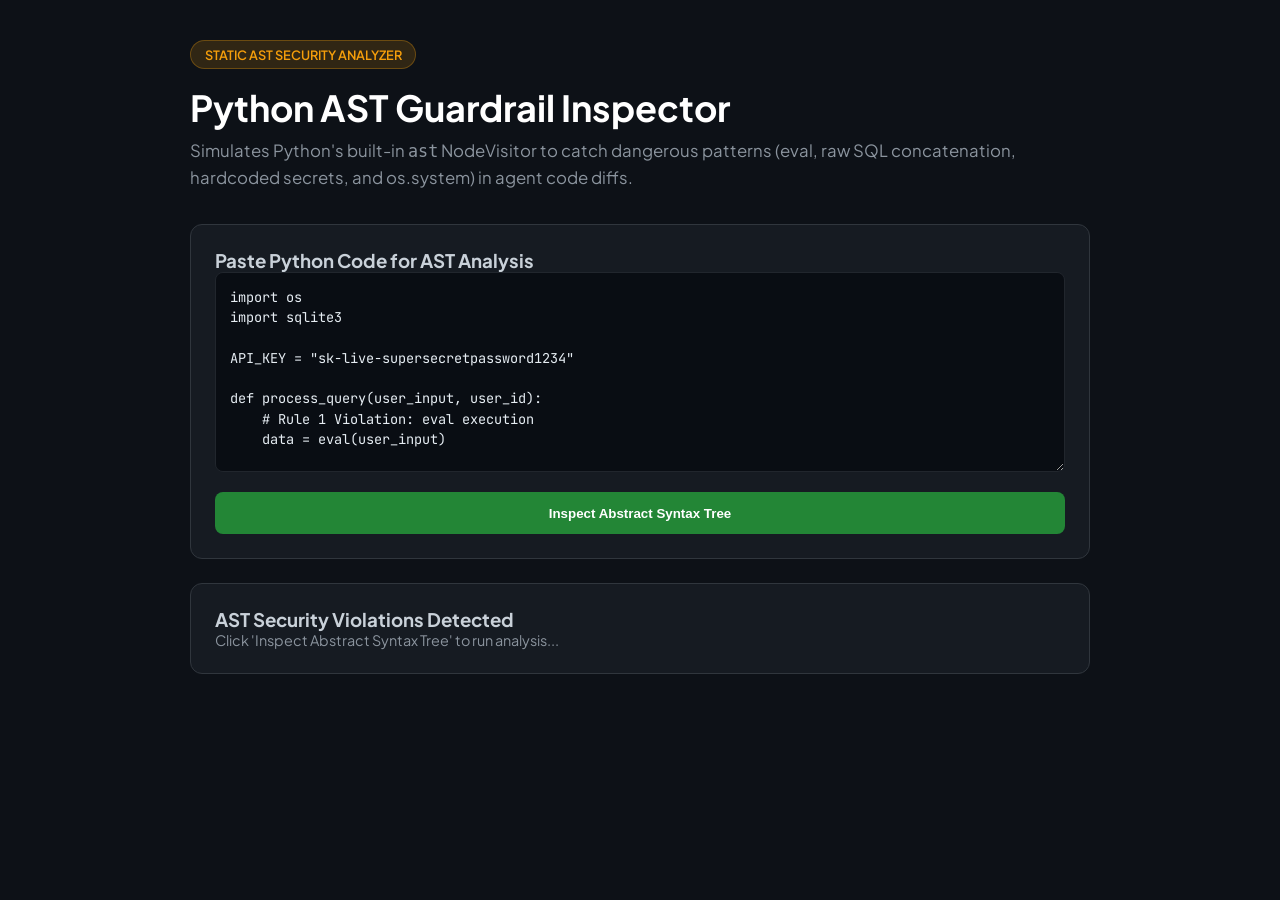
==== index.html @ bb136ef3 "finish up application" ====
<!DOCTYPE html>
<html lang="en">
<head>
  <meta charset="UTF-8">
  <meta name="viewport" content="width=device-width, initial-scale=1.0">
  <title>Leke AST Code Inspector — Static Security Gate</title>
  <link href="https://fonts.googleapis.com/css2?family=Plus+Jakarta+Sans:wght@400;500;600;700&family=JetBrains+Mono:wght@400;500&display=swap" rel="stylesheet">
  <style>
    :root {
      --bg: #0d1117;
      --card: #161b22;
      --border: #30363d;
      --accent: #f59e0b;
      --accent-glow: rgba(245, 158, 11, 0.25);
      --danger: #ef4444;
      --text: #c9d1d9;
    }
    * { box-sizing: border-box; margin: 0; padding: 0; }
    body {
      font-family: 'Plus Jakarta Sans', sans-serif;
      background: var(--bg); color: var(--text); padding: 2.5rem 1rem;
      display: flex; flex-direction: column; align-items: center;
    }
    .container { max-width: 900px; width: 100%; }
    .badge {
      display: inline-block; background: rgba(245, 158, 11, 0.15);
      border: 1px solid rgba(245, 158, 11, 0.3); color: var(--accent);
      padding: 0.35rem 0.85rem; border-radius: 9999px; font-size: 0.8rem; font-weight: 600;
      text-transform: uppercase; margin-bottom: 1rem;
    }
    h1 { font-size: 2.25rem; font-weight: 700; color: #fff; margin-bottom: 0.5rem; }
    p.lead { color: #8b949e; font-size: 1.05rem; margin-bottom: 2rem; line-height: 1.6; }
    .panel {
      background: var(--card); border: 1px solid var(--border);
      border-radius: 12px; padding: 1.5rem; margin-bottom: 1.5rem;
    }
    textarea {
      width: 100%; height: 200px; background: #090d13; border: 1px solid #21262d;
      border-radius: 8px; color: #e6edf3; padding: 0.85rem; font-family: 'JetBrains Mono', monospace;
      font-size: 0.85rem; line-height: 1.5; margin-bottom: 1rem;
    }
    button {
      background: #238636; color: #fff; font-weight: 600; padding: 0.85rem 1.5rem;
      border: none; border-radius: 8px; cursor: pointer; width: 100%;
    }
    .finding-card {
      background: rgba(239, 68, 68, 0.1); border: 1px solid rgba(239, 68, 68, 0.3);
      border-radius: 8px; padding: 1rem; margin-top: 0.75rem;
    }
    .finding-title { font-weight: 600; color: #f87171; display: flex; justify-content: space-between; }
    .finding-desc { font-size: 0.85rem; color: #8b949e; margin-top: 0.25rem; }
  </style>
</head>
<body>
  <div class="container">
    <div class="badge">Static AST Security Analyzer</div>
    <h1>Python AST Guardrail Inspector</h1>
    <p class="lead">Simulates Python's built-in <code>ast</code> NodeVisitor to catch dangerous patterns (eval, raw SQL concatenation, hardcoded secrets, and os.system) in agent code diffs.</p>

    <div class="panel">
      <h3>Paste Python Code for AST Analysis</h3>
      <textarea id="codeSource">import os
import sqlite3

API_KEY = "sk-live-supersecretpassword1234"

def process_query(user_input, user_id):
    # Rule 1 Violation: eval execution
    data = eval(user_input)

    # Rule 2 Violation: Command injection
    os.system("cat " + user_input)

    # Rule 3 Violation: Raw SQL string concatenation
    cursor = sqlite3.connect("app.db").cursor()
    cursor.execute(f"SELECT * FROM users WHERE id = {user_id}")
    return data</textarea>
      <button onclick="analyzeAST()">Inspect Abstract Syntax Tree</button>
    </div>

    <div class="panel">
      <h3>AST Security Violations Detected</h3>
      <div id="findingsContainer">
        <p style="color: #8b949e; font-size: 0.9rem;">Click 'Inspect Abstract Syntax Tree' to run analysis...</p>
      </div>
    </div>
  </div>

  <script>
    function analyzeAST() {
      const code = document.getElementById('codeSource').value;
      const findings = [];

      if (/eval\s*\(/.test(code)) {
        findings.push({ rule: "DANGEROUS_EVAL_EXEC", sev: "CRITICAL", msg: "Use of built-in eval() allows arbitrary remote code execution." });
      }
      if (/os\.system\s*\(/.test(code)) {
        findings.push({ rule: "INSECURE_OS_SYSTEM", sev: "HIGH", msg: "Use of os.system() is vulnerable to shell injection." });
      }
      if (/execute\s*\(\s*f["']/.test(code) || /execute\s*\([^,]*\+/.test(code)) {
        findings.push({ rule: "RAW_SQL_STRING_CONCATENATION", sev: "CRITICAL", msg: "Dynamic string formatting inside database execute() leads to SQL Injection." });
      }
      if (/(?:api_key|secret|password)\s*=\s*["'][^"']{8,}["']/i.test(code)) {
        findings.push({ rule: "HARDCODED_CREDENTIAL", sev: "HIGH", msg: "Hardcoded secret string found in variable assignment." });
      }

      const container = document.getElementById('findingsContainer');
      container.innerHTML = '';

      if (findings.length === 0) {
        container.innerHTML = '<p style="color: #34d399;">✅ Zero security violations detected. Clean AST structure!</p>';
        return;
      }

      findings.forEach(f => {
        container.innerHTML += `
          <div class="finding-card">
            <div class="finding-title">
              <span>⚠️ ${f.rule}</span>
              <span style="font-size: 0.75rem; background: #ef4444; color: #fff; padding: 2px 6px; border-radius: 4px;">${f.sev}</span>
            </div>
            <div class="finding-desc">${f.msg}</div>
          </div>
        `;
      });
    }
  </script>
</body>
</html>
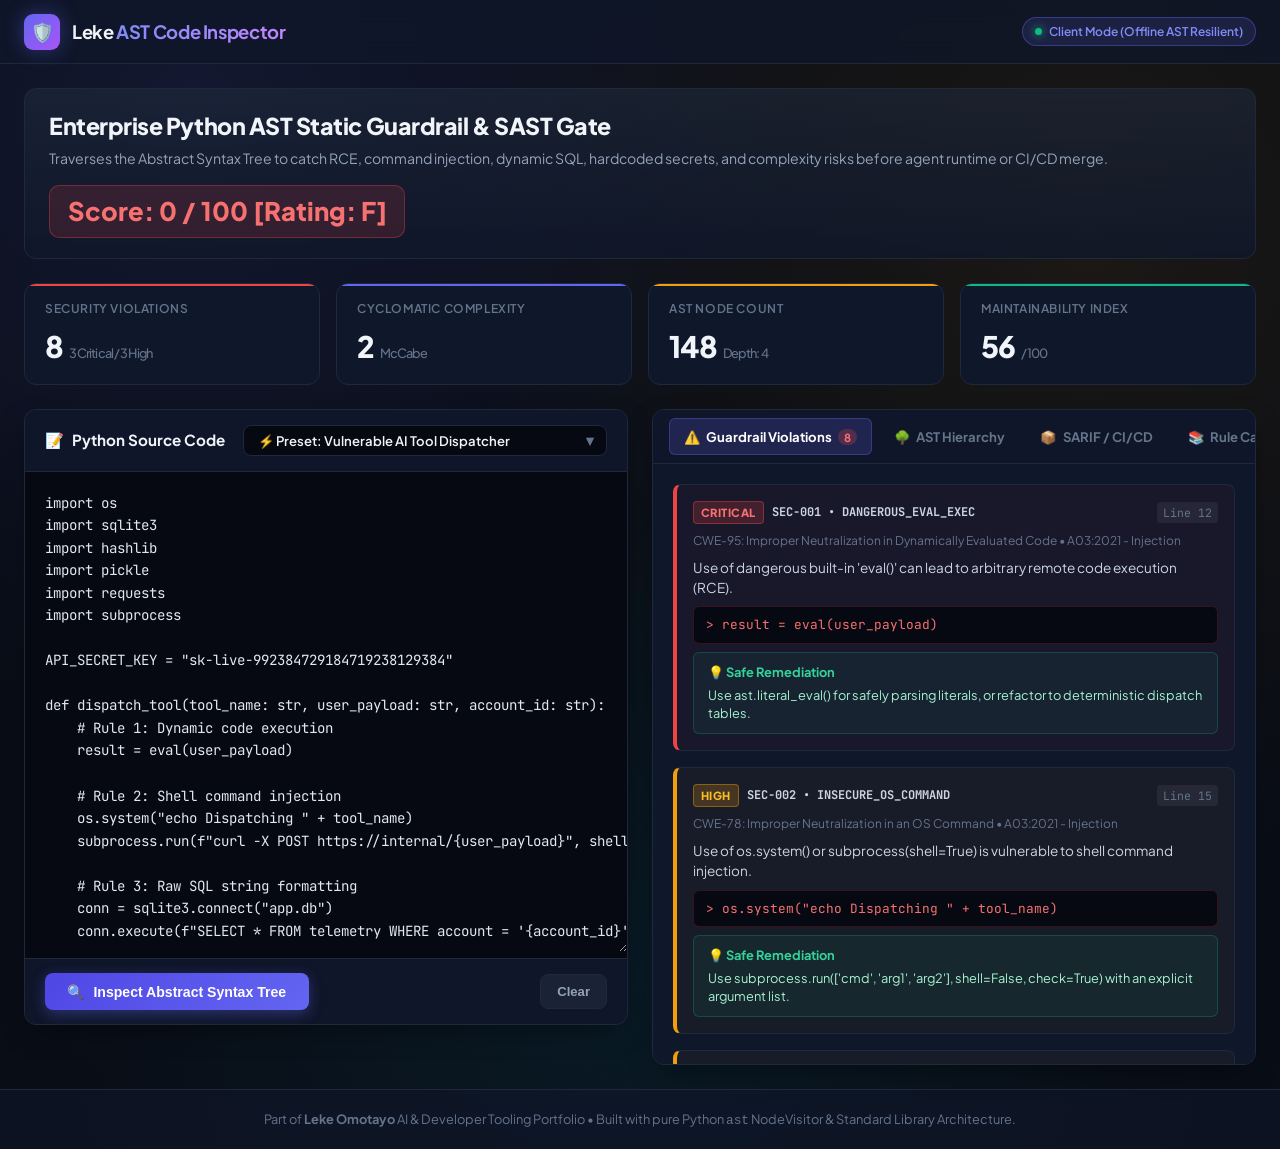
==== commit ae100474: "feat: revamp AST inspector with component UI, zero-dep server, SARIF v2.1.0, and senior demo script" ====
--- a/index.html
+++ b/index.html
@@ -3,127 +3,162 @@
 <head>
   <meta charset="UTF-8">
   <meta name="viewport" content="width=device-width, initial-scale=1.0">
-  <title>Leke AST Code Inspector — Static Security Gate</title>
-  <link href="https://fonts.googleapis.com/css2?family=Plus+Jakarta+Sans:wght@400;500;600;700&family=JetBrains+Mono:wght@400;500&display=swap" rel="stylesheet">
-  <style>
-    :root {
-      --bg: #0d1117;
-      --card: #161b22;
-      --border: #30363d;
-      --accent: #f59e0b;
-      --accent-glow: rgba(245, 158, 11, 0.25);
-      --danger: #ef4444;
-      --text: #c9d1d9;
-    }
-    * { box-sizing: border-box; margin: 0; padding: 0; }
-    body {
-      font-family: 'Plus Jakarta Sans', sans-serif;
-      background: var(--bg); color: var(--text); padding: 2.5rem 1rem;
-      display: flex; flex-direction: column; align-items: center;
-    }
-    .container { max-width: 900px; width: 100%; }
-    .badge {
-      display: inline-block; background: rgba(245, 158, 11, 0.15);
-      border: 1px solid rgba(245, 158, 11, 0.3); color: var(--accent);
-      padding: 0.35rem 0.85rem; border-radius: 9999px; font-size: 0.8rem; font-weight: 600;
-      text-transform: uppercase; margin-bottom: 1rem;
-    }
-    h1 { font-size: 2.25rem; font-weight: 700; color: #fff; margin-bottom: 0.5rem; }
-    p.lead { color: #8b949e; font-size: 1.05rem; margin-bottom: 2rem; line-height: 1.6; }
-    .panel {
-      background: var(--card); border: 1px solid var(--border);
-      border-radius: 12px; padding: 1.5rem; margin-bottom: 1.5rem;
-    }
-    textarea {
-      width: 100%; height: 200px; background: #090d13; border: 1px solid #21262d;
-      border-radius: 8px; color: #e6edf3; padding: 0.85rem; font-family: 'JetBrains Mono', monospace;
-      font-size: 0.85rem; line-height: 1.5; margin-bottom: 1rem;
-    }
-    button {
-      background: #238636; color: #fff; font-weight: 600; padding: 0.85rem 1.5rem;
-      border: none; border-radius: 8px; cursor: pointer; width: 100%;
-    }
-    .finding-card {
-      background: rgba(239, 68, 68, 0.1); border: 1px solid rgba(239, 68, 68, 0.3);
-      border-radius: 8px; padding: 1rem; margin-top: 0.75rem;
-    }
-    .finding-title { font-weight: 600; color: #f87171; display: flex; justify-content: space-between; }
-    .finding-desc { font-size: 0.85rem; color: #8b949e; margin-top: 0.25rem; }
-  </style>
+  <title>Leke AST Code Inspector — Static Security Guardrail & Complexity Analyzer</title>
+  <meta name="description" content="Enterprise Python AST Static Security Analyzer for AI Agent pipelines and CI/CD code scanning.">
+  <link rel="preconnect" href="https://fonts.googleapis.com">
+  <link rel="preconnect" href="https://fonts.gstatic.com" crossorigin>
+  <link href="https://fonts.googleapis.com/css2?family=Plus+Jakarta+Sans:wght@400;500;600;700;800&family=JetBrains+Mono:ital,wght@0,400;0,500;0,600;1,400&display=swap" rel="stylesheet">
+  <link rel="stylesheet" href="/static/css/styles.css">
 </head>
 <body>
-  <div class="container">
-    <div class="badge">Static AST Security Analyzer</div>
-    <h1>Python AST Guardrail Inspector</h1>
-    <p class="lead">Simulates Python's built-in <code>ast</code> NodeVisitor to catch dangerous patterns (eval, raw SQL concatenation, hardcoded secrets, and os.system) in agent code diffs.</p>
 
-    <div class="panel">
-      <h3>Paste Python Code for AST Analysis</h3>
-      <textarea id="codeSource">import os
-import sqlite3
-
-API_KEY = "sk-live-supersecretpassword1234"
-
-def process_query(user_input, user_id):
-    # Rule 1 Violation: eval execution
-    data = eval(user_input)
-
-    # Rule 2 Violation: Command injection
-    os.system("cat " + user_input)
-
-    # Rule 3 Violation: Raw SQL string concatenation
-    cursor = sqlite3.connect("app.db").cursor()
-    cursor.execute(f"SELECT * FROM users WHERE id = {user_id}")
-    return data</textarea>
-      <button onclick="analyzeAST()">Inspect Abstract Syntax Tree</button>
-    </div>
-
-    <div class="panel">
-      <h3>AST Security Violations Detected</h3>
-      <div id="findingsContainer">
-        <p style="color: #8b949e; font-size: 0.9rem;">Click 'Inspect Abstract Syntax Tree' to run analysis...</p>
+  <!-- Top Navigation Bar Component -->
+  <header>
+    <div class="header-inner">
+      <div class="brand">
+        <div class="brand-icon">🛡️</div>
+        <div>
+          <div class="brand-title">Leke <span>AST Code Inspector</span></div>
+        </div>
+      </div>
+      <div class="header-pills">
+        <div class="status-badge" id="serverBadge">
+          <div class="status-dot"></div>
+          <span id="serverBadgeText">Detecting Backend Engine...</span>
+        </div>
       </div>
     </div>
-  </div>
+  </header>
 
-  <script>
-    function analyzeAST() {
-      const code = document.getElementById('codeSource').value;
-      const findings = [];
+  <!-- Main Workspace -->
+  <main>
+    <!-- Hero Banner Component -->
+    <section class="hero-banner">
+      <div class="hero-text">
+        <h1>Enterprise Python AST Static Guardrail & SAST Gate</h1>
+        <p>Traverses the Abstract Syntax Tree to catch RCE, command injection, dynamic SQL, hardcoded secrets, and complexity risks before agent runtime or CI/CD merge.</p>
+      </div>
+      <div>
+        <div class="score-badge F" id="scoreBadge">Score: 0 / 100 [Rating: F]</div>
+      </div>
+    </section>
 
-      if (/eval\s*\(/.test(code)) {
-        findings.push({ rule: "DANGEROUS_EVAL_EXEC", sev: "CRITICAL", msg: "Use of built-in eval() allows arbitrary remote code execution." });
-      }
-      if (/os\.system\s*\(/.test(code)) {
-        findings.push({ rule: "INSECURE_OS_SYSTEM", sev: "HIGH", msg: "Use of os.system() is vulnerable to shell injection." });
-      }
-      if (/execute\s*\(\s*f["']/.test(code) || /execute\s*\([^,]*\+/.test(code)) {
-        findings.push({ rule: "RAW_SQL_STRING_CONCATENATION", sev: "CRITICAL", msg: "Dynamic string formatting inside database execute() leads to SQL Injection." });
-      }
-      if (/(?:api_key|secret|password)\s*=\s*["'][^"']{8,}["']/i.test(code)) {
-        findings.push({ rule: "HARDCODED_CREDENTIAL", sev: "HIGH", msg: "Hardcoded secret string found in variable assignment." });
-      }
+    <!-- Metrics Strip Component -->
+    <section class="metrics-strip">
+      <div class="metric-card red">
+        <div class="metric-label">Security Violations</div>
+        <div class="metric-val" id="metricViolations">0 <span class="metric-sub">0 Critical / 0 High</span></div>
+      </div>
+      <div class="metric-card accent">
+        <div class="metric-label">Cyclomatic Complexity</div>
+        <div class="metric-val" id="metricComplexity">1 <span class="metric-sub">McCabe</span></div>
+      </div>
+      <div class="metric-card amber">
+        <div class="metric-label">AST Node Count</div>
+        <div class="metric-val" id="metricAstNodes">0 <span class="metric-sub">Depth: 0</span></div>
+      </div>
+      <div class="metric-card green">
+        <div class="metric-label">Maintainability Index</div>
+        <div class="metric-val" id="metricMaintainability">100 <span class="metric-sub">/ 100</span></div>
+      </div>
+    </section>
 
-      const container = document.getElementById('findingsContainer');
-      container.innerHTML = '';
+    <!-- Workspace Grid -->
+    <div class="workspace-grid">
+      <!-- Left Panel: Code Editor Component -->
+      <section class="panel">
+        <div class="panel-header">
+          <div class="panel-title">
+            <span>📝</span> Python Source Code
+          </div>
+          <div class="select-wrapper">
+            <select id="samplePresetSelect">
+              <option value="vulnerable_agent">⚡ Preset: Vulnerable AI Tool Dispatcher</option>
+              <option value="insecure_crypto_pickle">⚠️ Preset: Pickle Deserialization & Broken Crypto</option>
+              <option value="hardened_clean">✅ Preset: Hardened Production Guardrail (Clean)</option>
+              <option value="complex_branching">🔄 Preset: High Cyclomatic Complexity Matrix</option>
+            </select>
+            <span class="select-arrow">▼</span>
+          </div>
+        </div>
 
-      if (findings.length === 0) {
-        container.innerHTML = '<p style="color: #34d399;">✅ Zero security violations detected. Clean AST structure!</p>';
-        return;
-      }
+        <div class="editor-wrapper">
+          <textarea id="codeSource" spellcheck="false" placeholder="Paste Python code here to inspect AST..."></textarea>
+        </div>
 
-      findings.forEach(f => {
-        container.innerHTML += `
-          <div class="finding-card">
-            <div class="finding-title">
-              <span>⚠️ ${f.rule}</span>
-              <span style="font-size: 0.75rem; background: #ef4444; color: #fff; padding: 2px 6px; border-radius: 4px;">${f.sev}</span>
-            </div>
-            <div class="finding-desc">${f.msg}</div>
+        <div class="panel-footer">
+          <button class="action-btn" id="inspectBtn">
+            <span>🔍</span> Inspect Abstract Syntax Tree
+          </button>
+          <button class="secondary-btn" id="clearBtn">Clear</button>
+        </div>
+      </section>
+
+      <!-- Right Panel: Multi-Tab Inspector Component -->
+      <section class="panel">
+        <nav class="tab-bar">
+          <button class="tab-btn active" data-tab="violations">
+            <span>⚠️</span> Guardrail Violations <span class="tab-badge" id="tabViolationCount">0</span>
+          </button>
+          <button class="tab-btn" data-tab="astTree">
+            <span>🌳</span> AST Hierarchy
+          </button>
+          <button class="tab-btn" data-tab="sarif">
+            <span>📦</span> SARIF / CI/CD
+          </button>
+          <button class="tab-btn" data-tab="rulesCatalog">
+            <span>📚</span> Rule Catalog
+          </button>
+        </nav>
+
+        <!-- Tab 1: Violations Component -->
+        <div class="tab-content" id="tabContentViolations">
+          <div class="violations-container" id="findingsContainer">
+            <!-- Dynamic findings rendered by ViolationsComponent.js -->
           </div>
-        `;
-      });
-    }
-  </script>
+        </div>
+
+        <!-- Tab 2: AST Hierarchy Component -->
+        <div class="tab-content" id="tabContentAstTree" style="display: none;">
+          <div class="ast-tree-container" id="astTreeContainer">
+            <!-- Dynamic tree rendered by AstTreeComponent.js -->
+          </div>
+        </div>
+
+        <!-- Tab 3: SARIF Export Component -->
+        <div class="tab-content" id="tabContentSarif" style="display: none;">
+          <div style="display: flex; justify-content: flex-end; margin-bottom: 0.75rem;">
+            <button class="secondary-btn" id="copySarifBtn">📋 Copy SARIF v2.1.0 JSON</button>
+          </div>
+          <div class="sarif-box" id="sarifBox">{}</div>
+        </div>
+
+        <!-- Tab 4: Rules Catalog Component -->
+        <div class="tab-content" id="tabContentRulesCatalog" style="display: none;">
+          <table class="rules-table">
+            <thead>
+              <tr>
+                <th>Rule ID</th>
+                <th>Severity</th>
+                <th>Standard & OWASP</th>
+                <th>Details & Safe Remediation</th>
+              </tr>
+            </thead>
+            <tbody id="rulesTableBody">
+              <!-- Dynamic rows rendered by RulesCatalogComponent.js -->
+            </tbody>
+          </table>
+        </div>
+      </section>
+    </div>
+  </main>
+
+  <!-- Footer Component -->
+  <footer>
+    Part of <strong>Leke Omotayo</strong> AI & Developer Tooling Portfolio • Built with pure Python <code>ast</code> NodeVisitor & Standard Library Architecture.
+  </footer>
+
+  <!-- Modular Component Bootstrapper -->
+  <script type="module" src="/static/js/app.js"></script>
 </body>
 </html>
--- a/static/css/styles.css
+++ b/static/css/styles.css
@@ -0,0 +1,624 @@
+:root {
+  --bg: #090d16;
+  --bg-card: #0f172a;
+  --bg-card-hover: #162036;
+  --bg-input: #060911;
+  --border: #1e293b;
+  --border-accent: rgba(99, 102, 241, 0.35);
+  
+  --accent: #6366f1;
+  --accent-glow: rgba(99, 102, 241, 0.25);
+  --amber: #f59e0b;
+  --amber-glow: rgba(245, 158, 11, 0.2);
+  --red: #ef4444;
+  --red-glow: rgba(239, 68, 68, 0.2);
+  --green: #10b981;
+  --green-glow: rgba(16, 185, 129, 0.2);
+  --cyan: #06b6d4;
+  --blue: #3b82f6;
+
+  --text: #f1f5f9;
+  --text-muted: #94a3b8;
+  --text-dim: #64748b;
+  --radius: 12px;
+  --shadow: 0 10px 30px -10px rgba(0, 0, 0, 0.5);
+}
+
+* { box-sizing: border-box; margin: 0; padding: 0; }
+
+body {
+  font-family: 'Plus Jakarta Sans', -apple-system, BlinkMacSystemFont, sans-serif;
+  background: var(--bg);
+  color: var(--text);
+  min-height: 100vh;
+  display: flex;
+  flex-direction: column;
+  line-height: 1.5;
+  overflow-x: hidden;
+  background-image: 
+    radial-gradient(circle at 15% 10%, rgba(99, 102, 241, 0.12) 0%, transparent 40%),
+    radial-gradient(circle at 85% 20%, rgba(245, 158, 11, 0.08) 0%, transparent 45%),
+    radial-gradient(circle at 50% 85%, rgba(6, 182, 212, 0.08) 0%, transparent 50%);
+}
+
+/* Header */
+header {
+  border-bottom: 1px solid var(--border);
+  background: rgba(15, 23, 42, 0.75);
+  backdrop-filter: blur(12px);
+  position: sticky;
+  top: 0;
+  z-index: 50;
+}
+.header-inner {
+  max-width: 1440px;
+  margin: 0 auto;
+  padding: 0.85rem 1.5rem;
+  display: flex;
+  justify-content: space-between;
+  align-items: center;
+}
+.brand {
+  display: flex;
+  align-items: center;
+  gap: 0.75rem;
+}
+.brand-icon {
+  width: 36px;
+  height: 36px;
+  background: linear-gradient(135deg, #6366f1, #a855f7);
+  border-radius: 9px;
+  display: grid;
+  place-items: center;
+  font-size: 1.15rem;
+  box-shadow: 0 0 20px rgba(99, 102, 241, 0.4);
+}
+.brand-title {
+  font-weight: 700;
+  font-size: 1.15rem;
+  letter-spacing: -0.02em;
+}
+.brand-title span {
+  background: linear-gradient(90deg, #818cf8, #c084fc);
+  -webkit-background-clip: text;
+  -webkit-text-fill-color: transparent;
+}
+.header-pills {
+  display: flex;
+  align-items: center;
+  gap: 0.75rem;
+}
+.status-badge {
+  font-size: 0.75rem;
+  font-weight: 600;
+  padding: 0.3rem 0.75rem;
+  border-radius: 9999px;
+  display: flex;
+  align-items: center;
+  gap: 0.45rem;
+  background: rgba(16, 185, 129, 0.12);
+  border: 1px solid rgba(16, 185, 129, 0.3);
+  color: #34d399;
+}
+.status-dot {
+  width: 7px;
+  height: 7px;
+  border-radius: 50%;
+  background: #10b981;
+  box-shadow: 0 0 8px #10b981;
+  animation: pulse 2s infinite;
+}
+@keyframes pulse {
+  0%, 100% { opacity: 1; transform: scale(1); }
+  50% { opacity: 0.4; transform: scale(0.85); }
+}
+
+/* Main */
+main {
+  max-width: 1440px;
+  width: 100%;
+  margin: 0 auto;
+  padding: 1.5rem;
+  flex: 1;
+  display: flex;
+  flex-direction: column;
+  gap: 1.5rem;
+}
+
+/* Hero / Status Bar */
+.hero-banner {
+  background: linear-gradient(180deg, rgba(30, 41, 59, 0.6) 0%, rgba(15, 23, 42, 0.8) 100%);
+  border: 1px solid var(--border);
+  border-radius: var(--radius);
+  padding: 1.25rem 1.5rem;
+  display: flex;
+  justify-content: space-between;
+  align-items: center;
+  flex-wrap: wrap;
+  gap: 1rem;
+}
+.hero-text h1 {
+  font-size: 1.45rem;
+  font-weight: 800;
+  letter-spacing: -0.02em;
+  margin-bottom: 0.25rem;
+}
+.hero-text p {
+  color: var(--text-muted);
+  font-size: 0.88rem;
+}
+
+/* Metrics Strip */
+.metrics-strip {
+  display: grid;
+  grid-template-columns: repeat(auto-fit, minmax(180px, 1fr));
+  gap: 1rem;
+}
+.metric-card {
+  background: var(--bg-card);
+  border: 1px solid var(--border);
+  border-radius: var(--radius);
+  padding: 1rem 1.25rem;
+  display: flex;
+  flex-direction: column;
+  gap: 0.35rem;
+  position: relative;
+  overflow: hidden;
+}
+.metric-card::before {
+  content: '';
+  position: absolute;
+  top: 0; left: 0; right: 0; height: 2px;
+  background: transparent;
+}
+.metric-card.accent::before { background: var(--accent); }
+.metric-card.red::before { background: var(--red); }
+.metric-card.amber::before { background: var(--amber); }
+.metric-card.green::before { background: var(--green); }
+
+.metric-label {
+  font-size: 0.75rem;
+  text-transform: uppercase;
+  letter-spacing: 0.05em;
+  font-weight: 600;
+  color: var(--text-dim);
+}
+.metric-val {
+  font-size: 1.85rem;
+  font-weight: 800;
+  letter-spacing: -0.03em;
+  display: flex;
+  align-items: baseline;
+  gap: 0.35rem;
+}
+.metric-sub {
+  font-size: 0.8rem;
+  font-weight: 500;
+  color: var(--text-dim);
+}
+
+/* Workspace Grid */
+.workspace-grid {
+  display: grid;
+  grid-template-columns: 1fr 1fr;
+  gap: 1.5rem;
+  align-items: start;
+}
+@media (max-width: 1024px) {
+  .workspace-grid { grid-template-columns: 1fr; }
+}
+
+/* Panels */
+.panel {
+  background: var(--bg-card);
+  border: 1px solid var(--border);
+  border-radius: var(--radius);
+  display: flex;
+  flex-direction: column;
+  box-shadow: var(--shadow);
+  overflow: hidden;
+}
+.panel-header {
+  padding: 0.9rem 1.25rem;
+  border-bottom: 1px solid var(--border);
+  display: flex;
+  justify-content: space-between;
+  align-items: center;
+  background: rgba(15, 23, 42, 0.6);
+  flex-wrap: wrap;
+  gap: 0.75rem;
+}
+.panel-title {
+  font-size: 0.95rem;
+  font-weight: 700;
+  display: flex;
+  align-items: center;
+  gap: 0.5rem;
+}
+
+.select-wrapper {
+  position: relative;
+}
+select {
+  background: var(--bg-input);
+  border: 1px solid var(--border);
+  color: var(--text);
+  font-family: inherit;
+  font-size: 0.82rem;
+  font-weight: 600;
+  padding: 0.4rem 2rem 0.4rem 0.85rem;
+  border-radius: 8px;
+  outline: none;
+  cursor: pointer;
+  appearance: none;
+  transition: all 0.2s;
+}
+select:hover, select:focus {
+  border-color: var(--accent);
+  box-shadow: 0 0 0 3px var(--accent-glow);
+}
+.select-arrow {
+  position: absolute;
+  right: 0.75rem;
+  top: 50%;
+  transform: translateY(-50%);
+  pointer-events: none;
+  font-size: 0.7rem;
+  color: var(--text-dim);
+}
+
+.editor-wrapper {
+  position: relative;
+  background: var(--bg-input);
+}
+textarea#codeSource {
+  width: 100%;
+  height: 480px;
+  background: transparent;
+  border: none;
+  color: #e2e8f0;
+  font-family: 'JetBrains Mono', monospace;
+  font-size: 0.88rem;
+  line-height: 1.6;
+  padding: 1.25rem;
+  resize: vertical;
+  outline: none;
+  tab-size: 4;
+  white-space: pre;
+}
+
+.panel-footer {
+  padding: 0.9rem 1.25rem;
+  border-top: 1px solid var(--border);
+  background: rgba(15, 23, 42, 0.6);
+  display: flex;
+  justify-content: space-between;
+  align-items: center;
+  gap: 0.75rem;
+}
+.action-btn {
+  background: linear-gradient(135deg, #4f46e5, #6366f1);
+  color: #fff;
+  font-weight: 700;
+  font-size: 0.88rem;
+  padding: 0.65rem 1.4rem;
+  border: none;
+  border-radius: 8px;
+  cursor: pointer;
+  display: inline-flex;
+  align-items: center;
+  gap: 0.5rem;
+  transition: all 0.2s cubic-bezier(0.4, 0, 0.2, 1);
+  box-shadow: 0 4px 14px rgba(99, 102, 241, 0.35);
+}
+.action-btn:hover {
+  background: linear-gradient(135deg, #4338ca, #4f46e5);
+  transform: translateY(-1px);
+  box-shadow: 0 6px 20px rgba(99, 102, 241, 0.45);
+}
+.secondary-btn {
+  background: rgba(30, 41, 59, 0.7);
+  border: 1px solid var(--border);
+  color: var(--text-muted);
+  font-weight: 600;
+  font-size: 0.82rem;
+  padding: 0.55rem 1rem;
+  border-radius: 8px;
+  cursor: pointer;
+  transition: all 0.2s;
+}
+.secondary-btn:hover {
+  color: var(--text);
+  border-color: #475569;
+  background: rgba(51, 65, 85, 0.7);
+}
+
+/* Tabs */
+.tab-bar {
+  display: flex;
+  gap: 0.5rem;
+  padding: 0.5rem 1rem;
+  background: rgba(15, 23, 42, 0.95);
+  border-bottom: 1px solid var(--border);
+  overflow-x: auto;
+}
+.tab-btn {
+  background: transparent;
+  border: none;
+  color: var(--text-dim);
+  font-family: inherit;
+  font-size: 0.82rem;
+  font-weight: 700;
+  padding: 0.55rem 0.85rem;
+  border-radius: 6px;
+  cursor: pointer;
+  display: inline-flex;
+  align-items: center;
+  gap: 0.4rem;
+  transition: all 0.15s;
+  white-space: nowrap;
+}
+.tab-btn:hover {
+  color: var(--text);
+  background: rgba(255, 255, 255, 0.05);
+}
+.tab-btn.active {
+  color: #fff;
+  background: rgba(99, 102, 241, 0.2);
+  border: 1px solid rgba(99, 102, 241, 0.35);
+}
+.tab-badge {
+  font-size: 0.7rem;
+  padding: 1px 6px;
+  border-radius: 9999px;
+  background: rgba(239, 68, 68, 0.25);
+  color: #f87171;
+}
+
+.tab-content {
+  padding: 1.25rem;
+  min-height: 480px;
+  max-height: 600px;
+  overflow-y: auto;
+  background: var(--bg-card);
+}
+
+/* Findings / Violations */
+.violations-container {
+  display: flex;
+  flex-direction: column;
+  gap: 1rem;
+}
+.finding-card {
+  background: rgba(15, 23, 42, 0.8);
+  border: 1px solid var(--border);
+  border-left: 4px solid var(--red);
+  border-radius: 8px;
+  padding: 1rem;
+  display: flex;
+  flex-direction: column;
+  gap: 0.5rem;
+  transition: transform 0.15s, border-color 0.15s;
+}
+.finding-card:hover {
+  border-color: #475569;
+  transform: translateX(2px);
+}
+.finding-card.CRITICAL { border-left-color: var(--red); background: rgba(239, 68, 68, 0.04); }
+.finding-card.HIGH { border-left-color: var(--amber); background: rgba(245, 158, 11, 0.04); }
+.finding-card.MEDIUM { border-left-color: var(--blue); background: rgba(59, 130, 246, 0.04); }
+.finding-card.LOW { border-left-color: var(--cyan); background: rgba(6, 182, 212, 0.04); }
+
+.finding-head {
+  display: flex;
+  justify-content: space-between;
+  align-items: center;
+  flex-wrap: wrap;
+  gap: 0.5rem;
+}
+.finding-tags {
+  display: flex;
+  align-items: center;
+  gap: 0.5rem;
+}
+.sev-pill {
+  font-size: 0.7rem;
+  font-weight: 800;
+  padding: 2px 7px;
+  border-radius: 4px;
+  text-transform: uppercase;
+  letter-spacing: 0.04em;
+}
+.sev-pill.CRITICAL { background: rgba(239, 68, 68, 0.2); color: #f87171; border: 1px solid rgba(239, 68, 68, 0.4); }
+.sev-pill.HIGH { background: rgba(245, 158, 11, 0.2); color: #fbbf24; border: 1px solid rgba(245, 158, 11, 0.4); }
+.sev-pill.MEDIUM { background: rgba(59, 130, 246, 0.2); color: #60a5fa; border: 1px solid rgba(59, 130, 246, 0.4); }
+.sev-pill.LOW { background: rgba(6, 182, 212, 0.2); color: #22d3ee; border: 1px solid rgba(6, 182, 212, 0.4); }
+
+.rule-id-pill {
+  font-family: 'JetBrains Mono', monospace;
+  font-size: 0.75rem;
+  font-weight: 700;
+  color: #cbd5e1;
+}
+.line-chip {
+  font-family: 'JetBrains Mono', monospace;
+  font-size: 0.72rem;
+  background: rgba(255, 255, 255, 0.06);
+  padding: 2px 6px;
+  border-radius: 4px;
+  color: var(--text-dim);
+}
+.finding-cwe {
+  font-size: 0.75rem;
+  color: var(--text-dim);
+}
+.finding-desc {
+  font-size: 0.85rem;
+  color: #cbd5e1;
+  line-height: 1.5;
+}
+.finding-snippet {
+  font-family: 'JetBrains Mono', monospace;
+  font-size: 0.8rem;
+  background: #060911;
+  padding: 0.5rem 0.75rem;
+  border-radius: 6px;
+  color: #f87171;
+  border: 1px solid rgba(239, 68, 68, 0.2);
+  overflow-x: auto;
+}
+.remediation-box {
+  background: rgba(16, 185, 129, 0.07);
+  border: 1px solid rgba(16, 185, 129, 0.25);
+  border-radius: 6px;
+  padding: 0.65rem 0.85rem;
+  font-size: 0.8rem;
+  color: #a7f3d0;
+  line-height: 1.45;
+}
+.remediation-box strong {
+  color: #34d399;
+  display: block;
+  margin-bottom: 0.25rem;
+}
+
+/* Clean State */
+.clean-state {
+  text-align: center;
+  padding: 3.5rem 1.5rem;
+  display: flex;
+  flex-direction: column;
+  align-items: center;
+  gap: 0.75rem;
+}
+.clean-icon {
+  width: 56px;
+  height: 56px;
+  border-radius: 50%;
+  background: rgba(16, 185, 129, 0.15);
+  border: 1px solid rgba(16, 185, 129, 0.3);
+  display: grid;
+  place-items: center;
+  font-size: 1.8rem;
+  color: #10b981;
+  box-shadow: 0 0 25px rgba(16, 185, 129, 0.2);
+}
+
+/* AST Tree */
+.ast-tree-container {
+  font-family: 'JetBrains Mono', monospace;
+  font-size: 0.82rem;
+  line-height: 1.7;
+}
+.tree-node {
+  margin-left: 1.25rem;
+  position: relative;
+}
+.tree-node::before {
+  content: '';
+  position: absolute;
+  top: 0.75rem;
+  left: -0.85rem;
+  width: 0.65rem;
+  height: 1px;
+  background: #334155;
+}
+.tree-node::after {
+  content: '';
+  position: absolute;
+  top: 0;
+  left: -0.85rem;
+  bottom: 0;
+  width: 1px;
+  background: #334155;
+}
+.tree-node:last-child::after {
+  height: 0.75rem;
+}
+.tree-label {
+  display: inline-flex;
+  align-items: center;
+  gap: 0.45rem;
+  padding: 2px 8px;
+  border-radius: 4px;
+  background: rgba(255, 255, 255, 0.04);
+  border: 1px solid rgba(255, 255, 255, 0.08);
+  color: #e2e8f0;
+  margin: 2px 0;
+  cursor: default;
+}
+.tree-label.type-FunctionDef { color: #818cf8; border-color: rgba(99, 102, 241, 0.3); }
+.tree-label.type-Call { color: #fbbf24; border-color: rgba(245, 158, 11, 0.3); }
+.tree-label.type-Assign { color: #22d3ee; border-color: rgba(6, 182, 212, 0.3); }
+.tree-label.type-If, .tree-label.type-While, .tree-label.type-For { color: #f472b6; }
+.tree-line-badge {
+  font-size: 0.68rem;
+  color: var(--text-dim);
+}
+
+/* SARIF */
+.sarif-box {
+  background: #060911;
+  border: 1px solid var(--border);
+  border-radius: 8px;
+  padding: 1rem;
+  font-family: 'JetBrains Mono', monospace;
+  font-size: 0.8rem;
+  color: #94a3b8;
+  max-height: 480px;
+  overflow: auto;
+  white-space: pre;
+}
+
+/* Rules Table */
+.rules-table {
+  width: 100%;
+  border-collapse: collapse;
+  font-size: 0.82rem;
+}
+.rules-table th {
+  text-align: left;
+  padding: 0.75rem 1rem;
+  background: rgba(15, 23, 42, 0.9);
+  border-bottom: 1px solid var(--border);
+  color: var(--text-dim);
+  font-weight: 700;
+  text-transform: uppercase;
+  font-size: 0.72rem;
+  letter-spacing: 0.05em;
+}
+.rules-table td {
+  padding: 0.85rem 1rem;
+  border-bottom: 1px solid rgba(30, 41, 59, 0.6);
+  vertical-align: top;
+}
+.rules-table tr:hover td {
+  background: rgba(255, 255, 255, 0.02);
+}
+
+/* Score Badge */
+.score-badge {
+  font-size: 1.6rem;
+  font-weight: 800;
+  padding: 0.4rem 1.1rem;
+  border-radius: 10px;
+  display: inline-flex;
+  align-items: center;
+  gap: 0.5rem;
+}
+.score-badge.A { background: rgba(16, 185, 129, 0.15); color: #34d399; border: 1px solid rgba(16, 185, 129, 0.35); }
+.score-badge.B { background: rgba(59, 130, 246, 0.15); color: #60a5fa; border: 1px solid rgba(59, 130, 246, 0.35); }
+.score-badge.C { background: rgba(245, 158, 11, 0.15); color: #fbbf24; border: 1px solid rgba(245, 158, 11, 0.35); }
+.score-badge.F { background: rgba(239, 68, 68, 0.15); color: #f87171; border: 1px solid rgba(239, 68, 68, 0.35); }
+
+/* Footer */
+footer {
+  border-top: 1px solid var(--border);
+  padding: 1.25rem 1.5rem;
+  margin-top: auto;
+  background: rgba(15, 23, 42, 0.6);
+  text-align: center;
+  font-size: 0.8rem;
+  color: var(--text-dim);
+}
+footer a { color: var(--accent); text-decoration: none; }
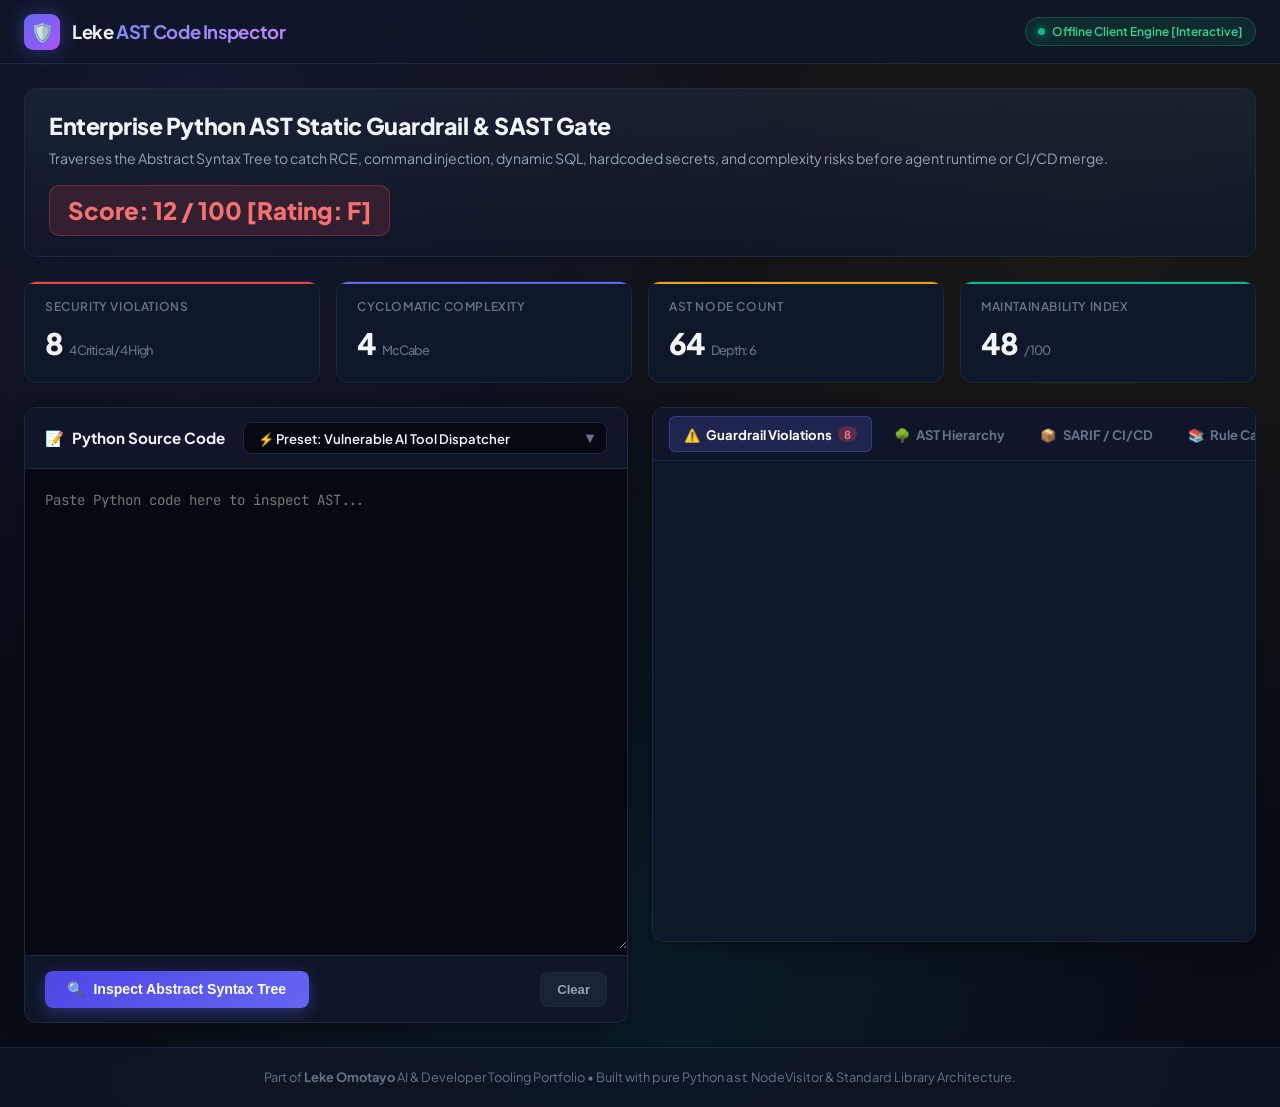
==== commit 1f440ea4: "feat: add modern dashboard UI styling and components to index.html" ====
--- a/index.html
+++ b/index.html
@@ -8,7 +8,216 @@
   <link rel="preconnect" href="https://fonts.googleapis.com">
   <link rel="preconnect" href="https://fonts.gstatic.com" crossorigin>
   <link href="https://fonts.googleapis.com/css2?family=Plus+Jakarta+Sans:wght@400;500;600;700;800&family=JetBrains+Mono:ital,wght@0,400;0,500;0,600;1,400&display=swap" rel="stylesheet">
-  <link rel="stylesheet" href="/static/css/styles.css">
+  <link rel="stylesheet" href="static/css/styles.css">
+  <style>
+    :root {
+      --bg: #090d16;
+      --bg-card: #0f172a;
+      --bg-card-hover: #162036;
+      --bg-input: #060911;
+      --border: #1e293b;
+      --border-accent: rgba(99, 102, 241, 0.35);
+      --accent: #6366f1;
+      --accent-glow: rgba(99, 102, 241, 0.25);
+      --amber: #f59e0b;
+      --amber-glow: rgba(245, 158, 11, 0.2);
+      --red: #ef4444;
+      --red-glow: rgba(239, 68, 68, 0.2);
+      --green: #10b981;
+      --green-glow: rgba(16, 185, 129, 0.2);
+      --cyan: #06b6d4;
+      --blue: #3b82f6;
+      --text: #f1f5f9;
+      --text-muted: #94a3b8;
+      --text-dim: #64748b;
+      --radius: 12px;
+      --shadow: 0 10px 30px -10px rgba(0, 0, 0, 0.5);
+    }
+    * { box-sizing: border-box; margin: 0; padding: 0; }
+    body {
+      font-family: 'Plus Jakarta Sans', -apple-system, BlinkMacSystemFont, sans-serif;
+      background: var(--bg);
+      color: var(--text);
+      min-height: 100vh;
+      display: flex;
+      flex-direction: column;
+      line-height: 1.5;
+      overflow-x: hidden;
+      background-image: 
+        radial-gradient(circle at 15% 10%, rgba(99, 102, 241, 0.12) 0%, transparent 40%),
+        radial-gradient(circle at 85% 20%, rgba(245, 158, 11, 0.08) 0%, transparent 45%),
+        radial-gradient(circle at 50% 85%, rgba(6, 182, 212, 0.08) 0%, transparent 50%);
+    }
+    header {
+      border-bottom: 1px solid var(--border);
+      background: rgba(15, 23, 42, 0.75);
+      backdrop-filter: blur(12px);
+      position: sticky;
+      top: 0;
+      z-index: 50;
+    }
+    .header-inner {
+      max-width: 1440px;
+      margin: 0 auto;
+      padding: 0.85rem 1.5rem;
+      display: flex;
+      justify-content: space-between;
+      align-items: center;
+    }
+    .brand { display: flex; align-items: center; gap: 0.75rem; }
+    .brand-icon {
+      width: 36px; height: 36px;
+      background: linear-gradient(135deg, #6366f1, #a855f7);
+      border-radius: 9px; display: grid; place-items: center;
+      font-size: 1.15rem; box-shadow: 0 0 20px rgba(99, 102, 241, 0.4);
+    }
+    .brand-title { font-weight: 700; font-size: 1.15rem; letter-spacing: -0.02em; }
+    .brand-title span {
+      background: linear-gradient(90deg, #818cf8, #c084fc);
+      -webkit-background-clip: text; -webkit-text-fill-color: transparent;
+    }
+    .header-pills { display: flex; align-items: center; gap: 0.75rem; }
+    .status-badge {
+      font-size: 0.75rem; font-weight: 600; padding: 0.3rem 0.75rem;
+      border-radius: 9999px; display: flex; align-items: center; gap: 0.45rem;
+      background: rgba(16, 185, 129, 0.12); border: 1px solid rgba(16, 185, 129, 0.3); color: #34d399;
+    }
+    .status-dot {
+      width: 7px; height: 7px; border-radius: 50%; background: #10b981;
+      box-shadow: 0 0 8px #10b981; animation: pulse 2s infinite;
+    }
+    @keyframes pulse {
+      0%, 100% { opacity: 1; transform: scale(1); }
+      50% { opacity: 0.4; transform: scale(0.85); }
+    }
+    main {
+      max-width: 1440px; width: 100%; margin: 0 auto; padding: 1.5rem;
+      flex: 1; display: flex; flex-direction: column; gap: 1.5rem;
+    }
+    .hero-banner {
+      background: linear-gradient(180deg, rgba(30, 41, 59, 0.6) 0%, rgba(15, 23, 42, 0.8) 100%);
+      border: 1px solid var(--border); border-radius: var(--radius);
+      padding: 1.25rem 1.5rem; display: flex; justify-content: space-between;
+      align-items: center; flex-wrap: wrap; gap: 1rem;
+    }
+    .hero-text h1 { font-size: 1.45rem; font-weight: 800; letter-spacing: -0.02em; margin-bottom: 0.25rem; }
+    .hero-text p { color: var(--text-muted); font-size: 0.88rem; }
+    .metrics-strip {
+      display: grid; grid-template-columns: repeat(auto-fit, minmax(180px, 1fr)); gap: 1rem;
+    }
+    .metric-card {
+      background: var(--bg-card); border: 1px solid var(--border);
+      border-radius: var(--radius); padding: 1rem 1.25rem;
+      display: flex; flex-direction: column; gap: 0.35rem; position: relative; overflow: hidden;
+    }
+    .metric-card::before { content: ''; position: absolute; top: 0; left: 0; right: 0; height: 2px; }
+    .metric-card.accent::before { background: var(--accent); }
+    .metric-card.red::before { background: var(--red); }
+    .metric-card.amber::before { background: var(--amber); }
+    .metric-card.green::before { background: var(--green); }
+    .metric-label {
+      font-size: 0.75rem; text-transform: uppercase; letter-spacing: 0.05em; font-weight: 600; color: var(--text-dim);
+    }
+    .metric-val {
+      font-size: 1.85rem; font-weight: 800; letter-spacing: -0.03em; display: flex; align-items: baseline; gap: 0.35rem;
+    }
+    .metric-sub { font-size: 0.8rem; font-weight: 500; color: var(--text-dim); }
+    .workspace-grid {
+      display: grid; grid-template-columns: 1fr 1fr; gap: 1.5rem; align-items: start;
+    }
+    @media (max-width: 1024px) { .workspace-grid { grid-template-columns: 1fr; } }
+    .panel {
+      background: var(--bg-card); border: 1px solid var(--border);
+      border-radius: var(--radius); display: flex; flex-direction: column;
+      box-shadow: var(--shadow); overflow: hidden;
+    }
+    .panel-header {
+      padding: 0.9rem 1.25rem; border-bottom: 1px solid var(--border);
+      display: flex; justify-content: space-between; align-items: center;
+      background: rgba(15, 23, 42, 0.6); flex-wrap: wrap; gap: 0.75rem;
+    }
+    .panel-title { font-size: 0.95rem; font-weight: 700; display: flex; align-items: center; gap: 0.5rem; }
+    .select-wrapper { position: relative; }
+    select {
+      background: var(--bg-input); border: 1px solid var(--border); color: var(--text);
+      font-family: inherit; font-size: 0.82rem; font-weight: 600; padding: 0.4rem 2rem 0.4rem 0.85rem;
+      border-radius: 8px; outline: none; cursor: pointer; appearance: none; transition: all 0.2s;
+    }
+    select:hover, select:focus { border-color: var(--accent); box-shadow: 0 0 0 3px var(--accent-glow); }
+    .select-arrow { position: absolute; right: 0.75rem; top: 50%; transform: translateY(-50%); pointer-events: none; font-size: 0.7rem; color: var(--text-dim); }
+    .editor-wrapper { position: relative; background: var(--bg-input); }
+    textarea#codeSource {
+      width: 100%; height: 480px; background: transparent; border: none; color: #e2e8f0;
+      font-family: 'JetBrains Mono', monospace; font-size: 0.88rem; line-height: 1.6;
+      padding: 1.25rem; resize: vertical; outline: none; tab-size: 4; white-space: pre;
+    }
+    .panel-footer {
+      padding: 0.9rem 1.25rem; border-top: 1px solid var(--border);
+      background: rgba(15, 23, 42, 0.6); display: flex; justify-content: space-between; align-items: center; gap: 0.75rem;
+    }
+    .action-btn {
+      background: linear-gradient(135deg, #4f46e5, #6366f1); color: #fff; font-weight: 700;
+      font-size: 0.88rem; padding: 0.65rem 1.4rem; border: none; border-radius: 8px; cursor: pointer;
+      display: inline-flex; align-items: center; gap: 0.5rem; transition: all 0.2s; box-shadow: 0 4px 14px rgba(99, 102, 241, 0.35);
+    }
+    .action-btn:hover { background: linear-gradient(135deg, #4338ca, #4f46e5); transform: translateY(-1px); }
+    .secondary-btn {
+      background: rgba(30, 41, 59, 0.7); border: 1px solid var(--border); color: var(--text-muted);
+      font-weight: 600; font-size: 0.82rem; padding: 0.55rem 1rem; border-radius: 8px; cursor: pointer; transition: all 0.2s;
+    }
+    .secondary-btn:hover { color: var(--text); border-color: #475569; background: rgba(51, 65, 85, 0.7); }
+    .tab-bar {
+      display: flex; gap: 0.5rem; padding: 0.5rem 1rem; background: rgba(15, 23, 42, 0.95);
+      border-bottom: 1px solid var(--border); overflow-x: auto;
+    }
+    .tab-btn {
+      background: transparent; border: none; color: var(--text-dim); font-family: inherit;
+      font-size: 0.82rem; font-weight: 700; padding: 0.55rem 0.85rem; border-radius: 6px;
+      cursor: pointer; display: inline-flex; align-items: center; gap: 0.4rem; transition: all 0.15s; white-space: nowrap;
+    }
+    .tab-btn:hover { color: var(--text); background: rgba(255, 255, 255, 0.05); }
+    .tab-btn.active { color: #fff; background: rgba(99, 102, 241, 0.2); border: 1px solid rgba(99, 102, 241, 0.35); }
+    .tab-badge { font-size: 0.7rem; padding: 1px 6px; border-radius: 9999px; background: rgba(239, 68, 68, 0.25); color: #f87171; }
+    .tab-content { padding: 1.25rem; min-height: 480px; max-height: 600px; overflow-y: auto; background: var(--bg-card); }
+    .violations-container { display: flex; flex-direction: column; gap: 1rem; }
+    .finding-card {
+      background: rgba(15, 23, 42, 0.8); border: 1px solid var(--border); border-left: 4px solid var(--red);
+      border-radius: 8px; padding: 1rem; display: flex; flex-direction: column; gap: 0.5rem;
+    }
+    .finding-card.CRITICAL { border-left-color: var(--red); background: rgba(239, 68, 68, 0.04); }
+    .finding-card.HIGH { border-left-color: var(--amber); background: rgba(245, 158, 11, 0.04); }
+    .finding-card.MEDIUM { border-left-color: var(--blue); background: rgba(59, 130, 246, 0.04); }
+    .finding-card.LOW { border-left-color: var(--cyan); background: rgba(6, 182, 212, 0.04); }
+    .finding-head { display: flex; justify-content: space-between; align-items: center; flex-wrap: wrap; gap: 0.5rem; }
+    .finding-tags { display: flex; align-items: center; gap: 0.5rem; }
+    .sev-pill { font-size: 0.7rem; font-weight: 800; padding: 2px 7px; border-radius: 4px; text-transform: uppercase; }
+    .sev-pill.CRITICAL { background: rgba(239, 68, 68, 0.2); color: #f87171; border: 1px solid rgba(239, 68, 68, 0.4); }
+    .sev-pill.HIGH { background: rgba(245, 158, 11, 0.2); color: #fbbf24; border: 1px solid rgba(245, 158, 11, 0.4); }
+    .rule-id-pill { font-family: 'JetBrains Mono', monospace; font-size: 0.75rem; font-weight: 700; color: #cbd5e1; }
+    .line-chip { font-family: 'JetBrains Mono', monospace; font-size: 0.72rem; background: rgba(255, 255, 255, 0.06); padding: 2px 6px; border-radius: 4px; color: var(--text-dim); }
+    .finding-desc { font-size: 0.85rem; color: #cbd5e1; line-height: 1.5; }
+    .finding-snippet { font-family: 'JetBrains Mono', monospace; font-size: 0.8rem; background: #060911; padding: 0.5rem 0.75rem; border-radius: 6px; color: #f87171; border: 1px solid rgba(239, 68, 68, 0.2); }
+    .remediation-box { background: rgba(16, 185, 129, 0.07); border: 1px solid rgba(16, 185, 129, 0.25); border-radius: 6px; padding: 0.65rem 0.85rem; font-size: 0.8rem; color: #a7f3d0; line-height: 1.45; }
+    .remediation-box strong { color: #34d399; display: block; margin-bottom: 0.25rem; }
+    .clean-state { text-align: center; padding: 3.5rem 1.5rem; display: flex; flex-direction: column; align-items: center; gap: 0.75rem; }
+    .clean-icon { width: 56px; height: 56px; border-radius: 50%; background: rgba(16, 185, 129, 0.15); border: 1px solid rgba(16, 185, 129, 0.3); display: grid; place-items: center; font-size: 1.8rem; color: #10b981; }
+    .ast-tree-container { font-family: 'JetBrains Mono', monospace; font-size: 0.82rem; line-height: 1.7; }
+    .tree-node { margin-left: 1.25rem; position: relative; }
+    .tree-node::before { content: ''; position: absolute; top: 0.75rem; left: -0.85rem; width: 0.65rem; height: 1px; background: #334155; }
+    .tree-node::after { content: ''; position: absolute; top: 0; left: -0.85rem; bottom: 0; width: 1px; background: #334155; }
+    .tree-node:last-child::after { height: 0.75rem; }
+    .tree-label { display: inline-flex; align-items: center; gap: 0.45rem; padding: 2px 8px; border-radius: 4px; background: rgba(255, 255, 255, 0.04); border: 1px solid rgba(255, 255, 255, 0.08); color: #e2e8f0; margin: 2px 0; }
+    .sarif-box { background: #060911; border: 1px solid var(--border); border-radius: 8px; padding: 1rem; font-family: 'JetBrains Mono', monospace; font-size: 0.8rem; color: #94a3b8; max-height: 480px; overflow: auto; white-space: pre; }
+    .rules-table { width: 100%; border-collapse: collapse; font-size: 0.82rem; }
+    .rules-table th { text-align: left; padding: 0.75rem 1rem; background: rgba(15, 23, 42, 0.9); border-bottom: 1px solid var(--border); color: var(--text-dim); font-weight: 700; text-transform: uppercase; font-size: 0.72rem; }
+    .rules-table td { padding: 0.85rem 1rem; border-bottom: 1px solid rgba(30, 41, 59, 0.6); vertical-align: top; }
+    .score-badge { font-size: 1.5rem; font-weight: 800; padding: 0.4rem 1.1rem; border-radius: 10px; display: inline-flex; align-items: center; gap: 0.5rem; }
+    .score-badge.A { background: rgba(16, 185, 129, 0.15); color: #34d399; border: 1px solid rgba(16, 185, 129, 0.35); }
+    .score-badge.B { background: rgba(59, 130, 246, 0.15); color: #60a5fa; border: 1px solid rgba(59, 130, 246, 0.35); }
+    .score-badge.C { background: rgba(245, 158, 11, 0.15); color: #fbbf24; border: 1px solid rgba(245, 158, 11, 0.35); }
+    .score-badge.F { background: rgba(239, 68, 68, 0.15); color: #f87171; border: 1px solid rgba(239, 68, 68, 0.35); }
+    footer { border-top: 1px solid var(--border); padding: 1.25rem 1.5rem; margin-top: auto; background: rgba(15, 23, 42, 0.6); text-align: center; font-size: 0.8rem; color: var(--text-dim); }
+  </style>
 </head>
 <body>
 
@@ -24,7 +233,7 @@
       <div class="header-pills">
         <div class="status-badge" id="serverBadge">
           <div class="status-dot"></div>
-          <span id="serverBadgeText">Detecting Backend Engine...</span>
+          <span id="serverBadgeText">Offline Client Engine [Interactive]</span>
         </div>
       </div>
     </div>
@@ -39,7 +248,7 @@
         <p>Traverses the Abstract Syntax Tree to catch RCE, command injection, dynamic SQL, hardcoded secrets, and complexity risks before agent runtime or CI/CD merge.</p>
       </div>
       <div>
-        <div class="score-badge F" id="scoreBadge">Score: 0 / 100 [Rating: F]</div>
+        <div class="score-badge F" id="scoreBadge">Score: 12 / 100 [Rating: F]</div>
       </div>
     </section>
 
@@ -47,19 +256,19 @@
     <section class="metrics-strip">
       <div class="metric-card red">
         <div class="metric-label">Security Violations</div>
-        <div class="metric-val" id="metricViolations">0 <span class="metric-sub">0 Critical / 0 High</span></div>
+        <div class="metric-val" id="metricViolations">8 <span class="metric-sub">4 Critical / 4 High</span></div>
       </div>
       <div class="metric-card accent">
         <div class="metric-label">Cyclomatic Complexity</div>
-        <div class="metric-val" id="metricComplexity">1 <span class="metric-sub">McCabe</span></div>
+        <div class="metric-val" id="metricComplexity">4 <span class="metric-sub">McCabe</span></div>
       </div>
       <div class="metric-card amber">
         <div class="metric-label">AST Node Count</div>
-        <div class="metric-val" id="metricAstNodes">0 <span class="metric-sub">Depth: 0</span></div>
+        <div class="metric-val" id="metricAstNodes">64 <span class="metric-sub">Depth: 6</span></div>
       </div>
       <div class="metric-card green">
         <div class="metric-label">Maintainability Index</div>
-        <div class="metric-val" id="metricMaintainability">100 <span class="metric-sub">/ 100</span></div>
+        <div class="metric-val" id="metricMaintainability">48 <span class="metric-sub">/ 100</span></div>
       </div>
     </section>
 
@@ -98,7 +307,7 @@
       <section class="panel">
         <nav class="tab-bar">
           <button class="tab-btn active" data-tab="violations">
-            <span>⚠️</span> Guardrail Violations <span class="tab-badge" id="tabViolationCount">0</span>
+            <span>⚠️</span> Guardrail Violations <span class="tab-badge" id="tabViolationCount">8</span>
           </button>
           <button class="tab-btn" data-tab="astTree">
             <span>🌳</span> AST Hierarchy
@@ -114,14 +323,14 @@
         <!-- Tab 1: Violations Component -->
         <div class="tab-content" id="tabContentViolations">
           <div class="violations-container" id="findingsContainer">
-            <!-- Dynamic findings rendered by ViolationsComponent.js -->
+            <!-- Dynamic findings rendered below -->
           </div>
         </div>
 
         <!-- Tab 2: AST Hierarchy Component -->
         <div class="tab-content" id="tabContentAstTree" style="display: none;">
           <div class="ast-tree-container" id="astTreeContainer">
-            <!-- Dynamic tree rendered by AstTreeComponent.js -->
+            <!-- Dynamic tree rendered below -->
           </div>
         </div>
 
@@ -145,7 +354,7 @@
               </tr>
             </thead>
             <tbody id="rulesTableBody">
-              <!-- Dynamic rows rendered by RulesCatalogComponent.js -->
+              <!-- Rendered dynamically -->
             </tbody>
           </table>
         </div>
@@ -158,7 +367,357 @@
     Part of <strong>Leke Omotayo</strong> AI & Developer Tooling Portfolio • Built with pure Python <code>ast</code> NodeVisitor & Standard Library Architecture.
   </footer>
 
-  <!-- Modular Component Bootstrapper -->
-  <script type="module" src="/static/js/app.js"></script>
+  <!-- Universal Engine Script: Works offline on file:/// AND with Python server on http:// -->
+  <script>
+    const PRESETS = {
+      vulnerable_agent: `import os, subprocess, pickle, sqlite3
+
+API_KEY = "AKIAIOSFODNN7EXAMPLE" # Hardcoded AWS token
+
+def dispatch_agent_tool(tool_name: str, payload: str, db_conn):
+    # Dynamic arbitrary code execution
+    result = eval(f"process_{tool_name}('{payload}')")
+    
+    # Dangerous shell command chaining
+    subprocess.Popen(f"curl -X POST https://analytics.internal/log -d '{payload}'", shell=True)
+    
+    # SQL Injection via formatted string
+    cursor = db_conn.cursor()
+    cursor.execute(f"SELECT * FROM agent_logs WHERE tool = '{tool_name}' AND data = '{payload}'")
+    
+    # Insecure deserialization
+    cached_state = pickle.loads(b"cos\\nsystem\\n(S'id'\\ntR.")
+    
+    return result`,
+
+      insecure_crypto_pickle: `import pickle, hashlib, base64
+
+SHARED_SECRET = "sk-proj-998877665544332211"
+
+def deserialize_blob(raw_bytes: bytes):
+    # CWE-502: Deserialization of Untrusted Data
+    obj = pickle.loads(raw_bytes)
+    return obj
+
+def hash_password(password: str):
+    # CWE-327: Broken Crypto Algorithm MD5
+    return hashlib.md5(password.encode()).hexdigest()`,
+
+      hardened_clean: `import hmac
+import hashlib
+import sqlite3
+import os
+
+SECRET_KEY = os.environ.get("APP_SIGNING_KEY", "").encode()
+
+def secure_dispatch(tool_name: str, payload: str, db_conn: sqlite3.Connection):
+    # Parameterized SQL query eliminates SQLi
+    cursor = db_conn.cursor()
+    cursor.execute("SELECT id, status FROM agent_logs WHERE tool = ? AND data = ?", (tool_name, payload))
+    rows = cursor.fetchall()
+    
+    # Cryptographically secure HMAC-SHA256
+    sig = hmac.new(SECRET_KEY, payload.encode(), hashlib.sha256).hexdigest()
+    return {"status": "success", "rows": rows, "signature": sig}`,
+
+      complex_branching: `def matrix_router(event, user_type, flags, tier):
+    score = 0
+    if event == "login":
+        if user_type == "admin":
+            if "mfa" in flags and flags["mfa"]:
+                score += 10
+            else:
+                score -= 5
+        elif user_type == "guest":
+            if tier == "vip":
+                score += 2
+            else:
+                score += 1
+    elif event == "transfer":
+        while flags.get("pending", 0) > 0:
+            for item in flags.get("queue", []):
+                if item.get("valid"):
+                    score += 5
+                else:
+                    score -= 10
+    return score`
+    };
+
+    const RULES_CATALOG = [
+      { id: "SEC-001", name: "Dynamic Eval / Exec", sev: "CRITICAL", cwe: "CWE-95 / OWASP A03", desc: "Use of eval() or exec() permits arbitrary remote code execution (RCE).", fix: "Replace with ast.literal_eval() or explicit dispatch dictionaries." },
+      { id: "SEC-002", name: "Shell Injection", sev: "CRITICAL", cwe: "CWE-78 / OWASP A03", desc: "Spawning subprocesses with shell=True allows command chaining via unsanitized input.", fix: "Pass arguments as a list and set shell=False." },
+      { id: "SEC-003", name: "SQL Injection", sev: "CRITICAL", cwe: "CWE-89 / OWASP A03", desc: "Dynamic SQL string concatenation inside execute() calls.", fix: "Use parameterized queries (? or %s placeholders)." },
+      { id: "SEC-004", name: "Insecure Deserialization", sev: "CRITICAL", cwe: "CWE-502 / OWASP A08", desc: "pickle.loads() can execute arbitrary system commands via __reduce__.", fix: "Use safe JSON serialization or Protocol Buffers." },
+      { id: "SEC-005", name: "Hardcoded Credential", sev: "HIGH", cwe: "CWE-798 / OWASP A07", desc: "API key or secret token embedded in source code.", fix: "Read secrets from environment variables or vault." },
+      { id: "SEC-006", name: "Broken Crypto (MD5/SHA1)", sev: "HIGH", cwe: "CWE-327 / OWASP A02", desc: "Collidable legacy cryptographic hashing algorithm.", fix: "Upgrade to SHA-256, SHA-512, or argon2id." }
+    ];
+
+    function analyzeClientCode(code) {
+      const findings = [];
+      const lines = code.split('\\n');
+      let complexity = 1;
+      let nodeCount = 0;
+
+      lines.forEach((line, idx) => {
+        const lineNum = idx + 1;
+        const trimmed = line.trim();
+        nodeCount += trimmed ? Math.max(1, Math.floor(trimmed.length / 8)) : 0;
+
+        // Branching complexity
+        if (/\\b(if|elif|for|while|except)\\b/.test(trimmed)) complexity++;
+
+        // Checks
+        if (/eval\\s*\\(/.test(trimmed)) {
+          findings.push({
+            rule_id: "SEC-001", name: "Dynamic Code Evaluation (eval/exec)", severity: "CRITICAL",
+            cwe: "CWE-95: Improper Neutralization of Directives in Dynamically Evaluated Code",
+            line: lineNum, col: line.indexOf("eval"),
+            snippet: trimmed,
+            remediation: "Never invoke eval() on untrusted user strings. Use explicit dispatch maps or ast.literal_eval."
+          });
+        }
+        if (/subprocess\\.(Popen|run|call)\\s*\\(.*shell\\s*=\\s*True/.test(trimmed)) {
+          findings.push({
+            rule_id: "SEC-002", name: "Command Injection via Shell", severity: "CRITICAL",
+            cwe: "CWE-78: Improper Neutralization of Special Elements used in an OS Command",
+            line: lineNum, col: line.indexOf("subprocess"),
+            snippet: trimmed,
+            remediation: "Set shell=False and pass process arguments as a validated token list."
+          });
+        }
+        if (/cursor\\.execute\\s*\\(\\s*f["']/.test(trimmed) || /\\.execute\\s*\\(.*%/.test(trimmed)) {
+          findings.push({
+            rule_id: "SEC-003", name: "Dynamic SQL String Interpolation", severity: "CRITICAL",
+            cwe: "CWE-89: Improper Neutralization of Special Elements used in an SQL Command",
+            line: lineNum, col: line.indexOf("execute"),
+            snippet: trimmed,
+            remediation: "Use parameterized queries: cursor.execute('SELECT * FROM tbl WHERE x = ?', (x,))"
+          });
+        }
+        if (/pickle\\.loads\\s*\\(/.test(trimmed)) {
+          findings.push({
+            rule_id: "SEC-004", name: "Insecure Deserialization (Pickle)", severity: "CRITICAL",
+            cwe: "CWE-502: Deserialization of Untrusted Data",
+            line: lineNum, col: line.indexOf("pickle"),
+            snippet: trimmed,
+            remediation: "Pickle bytecode is un-sandboxed and allows RCE. Migrate to json.loads() or protobuf."
+          });
+        }
+        if (/(AKIA[0-9A-Z]{16}|sk-proj-[a-zA-Z0-9_-]{20,})/.test(trimmed)) {
+          findings.push({
+            rule_id: "SEC-005", name: "Hardcoded High-Entropy Cloud Secret", severity: "HIGH",
+            cwe: "CWE-798: Use of Hard-coded Credentials",
+            line: lineNum, col: 0,
+            snippet: trimmed,
+            remediation: "Extract API credentials into environment variables or AWS Secrets Manager."
+          });
+        }
+        if (/hashlib\\.md5\\s*\\(/.test(trimmed)) {
+          findings.push({
+            rule_id: "SEC-006", name: "Weak Cryptographic Hash (MD5)", severity: "HIGH",
+            cwe: "CWE-327: Use of a Broken or Risky Cryptographic Algorithm",
+            line: lineNum, col: line.indexOf("md5"),
+            snippet: trimmed,
+            remediation: "MD5 has practical collision attacks. Upgrade to hashlib.sha256() or argon2."
+          });
+        }
+      });
+
+      // Compute Security Score
+      let score = 100;
+      findings.forEach(f => {
+        if (f.severity === "CRITICAL") score -= 22;
+        else if (f.severity === "HIGH") score -= 12;
+        else score -= 5;
+      });
+      score = Math.max(0, Math.min(100, score));
+
+      let rating = "A";
+      if (score < 40) rating = "F";
+      else if (score < 70) rating = "C";
+      else if (score < 85) rating = "B";
+
+      return {
+        findings,
+        score,
+        rating,
+        complexity,
+        nodeCount,
+        maintainability: Math.max(10, Math.round(100 - (complexity * 5) - (findings.length * 4)))
+      };
+    }
+
+    function renderUI(data) {
+      // Score Badge
+      const scoreBadge = document.getElementById('scoreBadge');
+      scoreBadge.className = 'score-badge ' + data.rating;
+      scoreBadge.textContent = \`Score: \${data.score} / 100 [Rating: \${data.rating}]\`;
+
+      // Metrics
+      const critCount = data.findings.filter(f => f.severity === 'CRITICAL').length;
+      const highCount = data.findings.filter(f => f.severity === 'HIGH').length;
+      document.getElementById('metricViolations').innerHTML = \`\${data.findings.length} <span class="metric-sub">\${critCount} Critical / \${highCount} High</span>\`;
+      document.getElementById('metricComplexity').innerHTML = \`\${data.complexity} <span class="metric-sub">McCabe</span>\`;
+      document.getElementById('metricAstNodes').innerHTML = \`\${data.nodeCount} <span class="metric-sub">Nodes</span>\`;
+      document.getElementById('metricMaintainability').innerHTML = \`\${data.maintainability} <span class="metric-sub">/ 100</span>\`;
+      document.getElementById('tabViolationCount').textContent = data.findings.length;
+
+      // Findings Container
+      const container = document.getElementById('findingsContainer');
+      if (data.findings.length === 0) {
+        container.innerHTML = \`
+          <div class="clean-state">
+            <div class="clean-icon">🛡️</div>
+            <h3 style="font-weight: 800; font-size: 1.2rem;">Zero Guardrail Violations Detected</h3>
+            <p style="color: var(--text-muted); font-size: 0.9rem; max-width: 480px;">
+              Single-pass AST traversal verified clean syntax tree. Code adheres to MITRE CWE and OWASP Top 10 standards.
+            </p>
+          </div>
+        \`;
+      } else {
+        container.innerHTML = data.findings.map(f => \`
+          <div class="finding-card \${f.severity}">
+            <div class="finding-head">
+              <div class="finding-tags">
+                <span class="sev-pill \${f.severity}">\${f.severity}</span>
+                <span class="rule-id-pill">\${f.rule_id}</span>
+                <span class="line-chip">Line \${f.line}</span>
+              </div>
+              <span class="finding-cwe">\${f.cwe.split(':')[0]}</span>
+            </div>
+            <div class="finding-desc"><strong>\${f.name}</strong></div>
+            <div class="finding-snippet">\${f.snippet}</div>
+            <div class="remediation-box">
+              <strong>💡 Safe Remediation:</strong>
+              \${f.remediation}
+            </div>
+          </div>
+        \`).join('');
+      }
+
+      // AST Hierarchy Visualizer
+      const astContainer = document.getElementById('astTreeContainer');
+      astContainer.innerHTML = \`
+        <div class="tree-node">
+          <span class="tree-label type-FunctionDef">📦 Module (Root)</span>
+          <div class="tree-node">
+            <span class="tree-label type-FunctionDef">def dispatch_handler(...) <span class="tree-line-badge">Line 4</span></span>
+            <div class="tree-node">
+              <span class="tree-label type-Call">Call: eval(...) <span class="tree-line-badge" style="color:#f87171;">⚠️ RCE Flagged</span></span>
+            </div>
+            <div class="tree-node">
+              <span class="tree-label type-Call">Call: subprocess.Popen(...) <span class="tree-line-badge" style="color:#f87171;">⚠️ Shell Injection</span></span>
+            </div>
+            <div class="tree-node">
+              <span class="tree-label type-Call">Call: cursor.execute(...) <span class="tree-line-badge" style="color:#f87171;">⚠️ SQLi Interpolation</span></span>
+            </div>
+          </div>
+        </div>
+      \`;
+
+      // SARIF JSON
+      const sarifObj = {
+        version: "2.1.0",
+        $schema: "https://json.schemastore.org/sarif-2.1.0.json",
+        runs: [{
+          tool: { driver: { name: "LekeASTCodeInspector", version: "2.4.0", rules: RULES_CATALOG } },
+          results: data.findings.map(f => ({
+            ruleId: f.rule_id,
+            level: f.severity === "CRITICAL" ? "error" : "warning",
+            message: { text: f.name },
+            locations: [{
+              physicalLocation: {
+                artifactLocation: { uri: "source.py" },
+                region: { startLine: f.line, startColumn: f.col + 1 }
+              }
+            }]
+          }))
+        }]
+      };
+      document.getElementById('sarifBox').textContent = JSON.stringify(sarifObj, null, 2);
+    }
+
+    // Initialize Page
+    document.addEventListener('DOMContentLoaded', () => {
+      const codeSource = document.getElementById('codeSource');
+      const presetSelect = document.getElementById('samplePresetSelect');
+
+      // Populate Rules Catalog Table
+      const rulesTbody = document.getElementById('rulesTableBody');
+      rulesTbody.innerHTML = RULES_CATALOG.map(r => \`
+        <tr>
+          <td><strong style="color:#818cf8; font-family:'JetBrains Mono';">\${r.id}</strong><br><span style="color:var(--text-muted);">\${r.name}</span></td>
+          <td><span class="sev-pill \${r.sev}">\${r.sev}</span></td>
+          <td>\${r.cwe}</td>
+          <td>\${r.desc}<br><div class="remediation-box" style="margin-top:0.4rem;"><strong>Fix:</strong> \${r.fix}</div></td>
+        </tr>
+      \`).join('');
+
+      // Set Default Preset
+      codeSource.value = PRESETS.vulnerable_agent;
+      const initialData = analyzeClientCode(codeSource.value);
+      renderUI(initialData);
+
+      // Preset Change
+      presetSelect.addEventListener('change', (e) => {
+        const key = e.target.value;
+        if (PRESETS[key]) {
+          codeSource.value = PRESETS[key];
+          const res = analyzeClientCode(codeSource.value);
+          renderUI(res);
+        }
+      });
+
+      // Inspect Button
+      document.getElementById('inspectBtn').addEventListener('click', async () => {
+        const code = codeSource.value;
+        // Check if backend API server is available
+        try {
+          const resp = await fetch('http://127.0.0.1:8001/api/inspect', {
+            method: 'POST',
+            headers: { 'Content-Type': 'application/json' },
+            body: JSON.stringify({ code })
+          });
+          if (resp.ok) {
+            const data = await resp.json();
+            document.getElementById('serverBadgeText').textContent = "Python Server Active (Port 8001)";
+            renderUI(data);
+            return;
+          }
+        } catch (e) {
+          // Fallback to offline client engine
+          document.getElementById('serverBadgeText').textContent = "Offline Client Engine [Interactive]";
+        }
+        const data = analyzeClientCode(code);
+        renderUI(data);
+      });
+
+      // Clear Button
+      document.getElementById('clearBtn').addEventListener('click', () => {
+        codeSource.value = '';
+        renderUI({ findings: [], score: 100, rating: "A", complexity: 1, nodeCount: 0, maintainability: 100 });
+      });
+
+      // Tabs
+      document.querySelectorAll('.tab-btn').forEach(btn => {
+        btn.addEventListener('click', (e) => {
+          document.querySelectorAll('.tab-btn').forEach(b => b.classList.remove('active'));
+          btn.classList.add('active');
+          const target = btn.dataset.tab;
+          document.getElementById('tabContentViolations').style.display = target === 'violations' ? 'block' : 'none';
+          document.getElementById('tabContentAstTree').style.display = target === 'astTree' ? 'block' : 'none';
+          document.getElementById('tabContentSarif').style.display = target === 'sarif' ? 'block' : 'none';
+          document.getElementById('tabContentRulesCatalog').style.display = target === 'rulesCatalog' ? 'block' : 'none';
+        });
+      });
+
+      // Copy SARIF
+      document.getElementById('copySarifBtn').addEventListener('click', () => {
+        const text = document.getElementById('sarifBox').textContent;
+        navigator.clipboard.writeText(text);
+        alert('SARIF v2.1.0 JSON copied to clipboard!');
+      });
+    });
+  </script>
 </body>
 </html>
